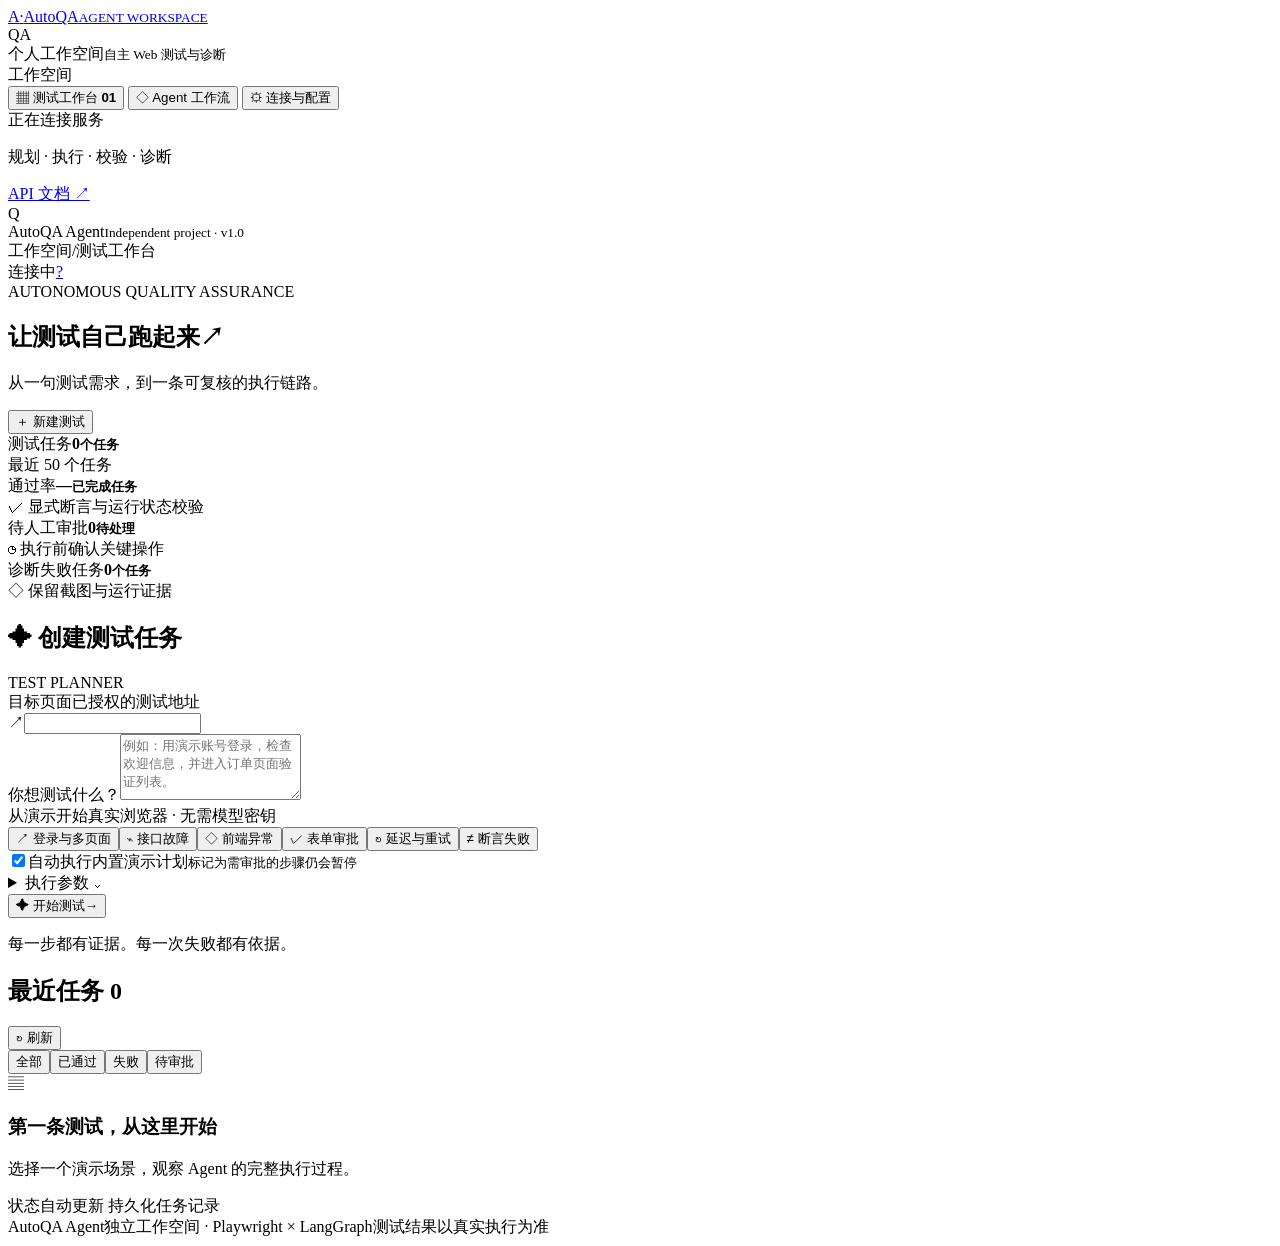
==== autoqa/static/index.html @ 6ab9de57 "Build AutoQA Agent with browser workflow, evidence, approvals and evaluation" ====
<!doctype html>
<html lang="zh-CN">
<head><meta charset="utf-8"><meta name="viewport" content="width=device-width,initial-scale=1">
<title>AutoQA Agent · 测试工作台</title><link rel="stylesheet" href="/style.css"></head>
<body>
<aside class="sidebar">
  <a class="brand" href="/" aria-label="AutoQA 首页"><span class="brandmark">A<span>·</span></span><span>AutoQA<small>AGENT WORKSPACE</small></span></a>
  <div class="workspace"><span class="workspace-icon">QA</span><div>个人工作空间<small>自主 Web 测试与诊断</small></div><span class="dot"></span></div>
  <div class="nav-label">工作空间</div>
  <nav><button class="nav-item active" data-view="workspace"><span>▦</span> 测试工作台 <b>01</b></button>
    <button class="nav-item" data-view="architecture"><span>◇</span> Agent 工作流</button>
    <button class="nav-item" data-view="settings"><span>⚙</span> 连接与配置</button></nav>
  <div class="sidebar-bottom"><div class="running-indicator"><span class="dot"></span><span id="service-label">正在连接服务</span></div><p>规划 · 执行 · 校验 · 诊断</p><a href="/docs" target="_blank" rel="noopener">API 文档 ↗</a><div class="profile"><span>Q</span><div>AutoQA Agent<small>Independent project · v1.0</small></div></div></div>
</aside>
<main>
  <header class="topbar"><div><span class="breadcrumb">工作空间</span><span class="slash">/</span><span id="page-label">测试工作台</span></div><div class="topbar-right"><span class="mode-badge" id="mode-label">连接中</span><span class="clock" id="clock"></span><a class="help-link" href="/docs" title="打开 API 文档" target="_blank" rel="noopener">?</a></div></header>
  <section id="workspace-view" class="view">
  <div class="page-heading"><div><div class="eyebrow">AUTONOMOUS QUALITY ASSURANCE</div><h1>让测试自己跑起来<span>↗</span></h1><p>从一句测试需求，到一条可复核的执行链路。</p></div><button class="primary" id="new-task-button">＋ 新建测试</button></div>
  <div class="metrics"><article><span>测试任务</span><strong id="metric-total">0<small>个任务</small></strong><div class="metric-footer"><i class="mini-line"></i> 最近 50 个任务</div></article><article><span>通过率</span><strong id="metric-rate">—<small>已完成任务</small></strong><div class="metric-footer mint-text">✓ 显式断言与运行状态校验</div></article><article><span>待人工审批</span><strong id="metric-approval">0<small>待处理</small></strong><div class="metric-footer amber-text">◷ 执行前确认关键操作</div></article><article><span>诊断失败任务</span><strong id="metric-failed">0<small>个任务</small></strong><div class="metric-footer violet-text">◇ 保留截图与运行证据</div></article></div>
  <div class="work-grid">
    <section class="panel composer"><div class="panel-title"><h2><span class="panel-icon">✦</span> 创建测试任务</h2><span class="small-label">TEST PLANNER</span></div>
    <form id="task-form"><label for="target">目标页面<span>已授权的测试地址</span></label><div class="input-wrap"><span>↗</span><input id="target" type="url" required></div>
    <label for="goal">你想测试什么？</label><textarea id="goal" rows="4" required minlength="3" placeholder="例如：用演示账号登录，检查欢迎信息，并进入订单页面验证列表。"></textarea>
    <div class="templates-title">从演示开始<span>真实浏览器 · 无需模型密钥</span></div><div class="templates"><button type="button" data-template="login" class="template selected">↗ 登录与多页面</button><button type="button" data-template="network" class="template">⌁ 接口故障</button><button type="button" data-template="console" class="template">◇ 前端异常</button><button type="button" data-template="form" class="template">✓ 表单审批</button><button type="button" data-template="retry" class="template">↻ 延迟与重试</button><button type="button" data-template="assertion" class="template">≠ 断言失败</button></div>
    <label class="checkbox-row"><input id="demo-approve" type="checkbox" checked><span>自动执行内置演示计划<small>标记为需审批的步骤仍会暂停</small></span></label>
    <details class="advanced"><summary>执行参数 <span>⌄</span></summary><div class="advanced-grid"><label>最大步骤<input id="max-steps" type="number" min="1" max="50" value="25"></label><label>只读重试次数<input id="max-retries" type="number" min="0" max="3" value="1"></label><label>单步超时 / ms<input id="step-timeout" type="number" min="500" max="30000" value="8000"></label><label>任务超时 / 秒<input id="task-timeout" type="number" min="5" max="600" value="180"></label></div></details>
    <button class="primary run-button" type="submit" id="run-button">✦ 开始测试<span>→</span></button><p class="form-note">每一步都有证据。每一次失败都有依据。</p></form></section>
    <section class="panel task-panel"><div class="panel-title"><h2>最近任务 <span class="count" id="task-count">0</span></h2><button class="text-button" id="refresh-button">↻ 刷新</button></div><div class="filter-row" role="group" aria-label="任务筛选"><button data-filter="all" class="filter active">全部</button><button data-filter="passed" class="filter">已通过</button><button data-filter="failed" class="filter">失败</button><button data-filter="awaiting_approval" class="filter">待审批</button></div><div id="task-list" class="task-list"><div class="empty"><span>▤</span><h3>第一条测试，从这里开始</h3><p>选择一个演示场景，观察 Agent 的完整执行过程。</p></div></div><div class="task-list-footer"><span class="dot"></span> 状态自动更新 <span>持久化任务记录</span></div></section>
  </div>
  <section class="panel detail-panel" id="task-detail" hidden><div class="panel-title"><h2>执行详情 <span class="small-label" id="detail-id"></span></h2><div class="detail-actions"><button class="text-button" id="cancel-button">取消任务</button><button class="text-button" id="report-button">导出报告 ↗</button></div></div><div class="detail-body"><div class="detail-main"><div id="approval-box" hidden></div><div id="plan-summary" class="plan-summary"></div><div class="node-strip"><span>01 Planner</span><i>→</i><span>02 Browser</span><i>→</i><span>03 Verifier</span><i>→</i><span>04 Analyzer</span></div><div id="step-timeline"></div><details class="event-box"><summary>Agent 事件与 Trace</summary><div id="events"></div></details></div><div class="evidence-panel"><div class="evidence-title">浏览器证据<span id="evidence-status">等待执行</span></div><div class="screenshot-box" id="screenshot-box"><span>尚无截图</span></div><div id="diagnosis-box"></div><div id="artifact-links" class="artifact-links"></div></div></div></section>
  <footer class="page-footer"><span>AutoQA Agent</span><span>独立工作空间 · Playwright × LangGraph</span><span>测试结果以真实执行为准</span></footer>
  </section>
  <section id="architecture-view" class="view" hidden><div class="page-heading"><div><div class="eyebrow">AGENT ORCHESTRATION</div><h1>可追踪的测试工作流</h1><p>四个职责节点、一份持久化状态、可复核的浏览器证据。</p></div></div><div class="architecture-grid"><article class="panel"><b>01</b><h2>Test Planner</h2><p>读取目标页面，结合自然语言生成受 JSON Schema 约束的步骤；无密钥时使用明确标识的演示模板。</p></article><article class="panel"><b>02</b><h2>Browser Agent</h2><p>使用 Playwright 执行导航、点击、输入与多页面流程。关键步骤经 LangGraph interrupt 等待人工审批。</p></article><article class="panel"><b>03</b><h2>Verifier</h2><p>显式检查页面文本、元素和 URL，校验 Console 与 Network。只读操作可限次重试，提交不会自动重放。</p></article><article class="panel"><b>04</b><h2>Failure Analyzer</h2><p>依据实际响应状态、运行异常和 DOM 归类故障。可选 Chrome DevTools MCP 连接同一浏览器补充证据。</p></article></div><div class="panel architecture-note"><h2>检查点与可观测性</h2><p>LangGraph 状态保存在 SQLite 检查点文件；业务任务、步骤和事件可写入 MySQL。暂停审批能在服务重启后保留；执行中页面无法可靠恢复时，明确标记中断，并要求重新创建任务。</p><p>所有任务有本地事件记录与 Playwright trace。配置 Langfuse 后，模型调用和工作流节点以实际 SDK observation 上报。</p></div></section>
  <section id="settings-view" class="view" hidden><div class="page-heading"><div><div class="eyebrow">CONNECTIONS & CONFIGURATION</div><h1>连接你的测试环境</h1><p>配置保存在项目根目录的 .env，修改后重启服务。</p></div></div><div class="panel settings-panel"><h2>当前连接</h2><div id="connection-info"></div><h2>访问令牌</h2><p>如果服务配置了 AUTOQA_API_TOKEN，在这里输入。令牌仅保存在当前浏览器会话。</p><form id="token-form"><label for="api-token">API Token</label><input id="api-token" type="password" autocomplete="off"><button class="primary" type="submit">保存访问令牌</button></form><h2>配置示例</h2><pre>AUTOQA_ALLOWED_ORIGINS=https://your-test-site.example
AUTOQA_LLM_BASE_URL=https://your-provider.example/v1
AUTOQA_LLM_MODEL=your-model
AUTOQA_LLM_API_KEY=your-api-key
AUTOQA_DATABASE_URL=mysql+pymysql://user:password@localhost/autoqa</pre><p>测试目标需加入允许列表。模型密钥在服务端读取，浏览器界面不会接触密钥。完整说明见项目 README。</p><a class="text-button" href="/docs" target="_blank" rel="noopener">查看交互式 API 文档 ↗</a></div></section>
</main><div id="toast" role="status" class="toast" hidden></div><script src="/app.js" defer></script>
</body></html>
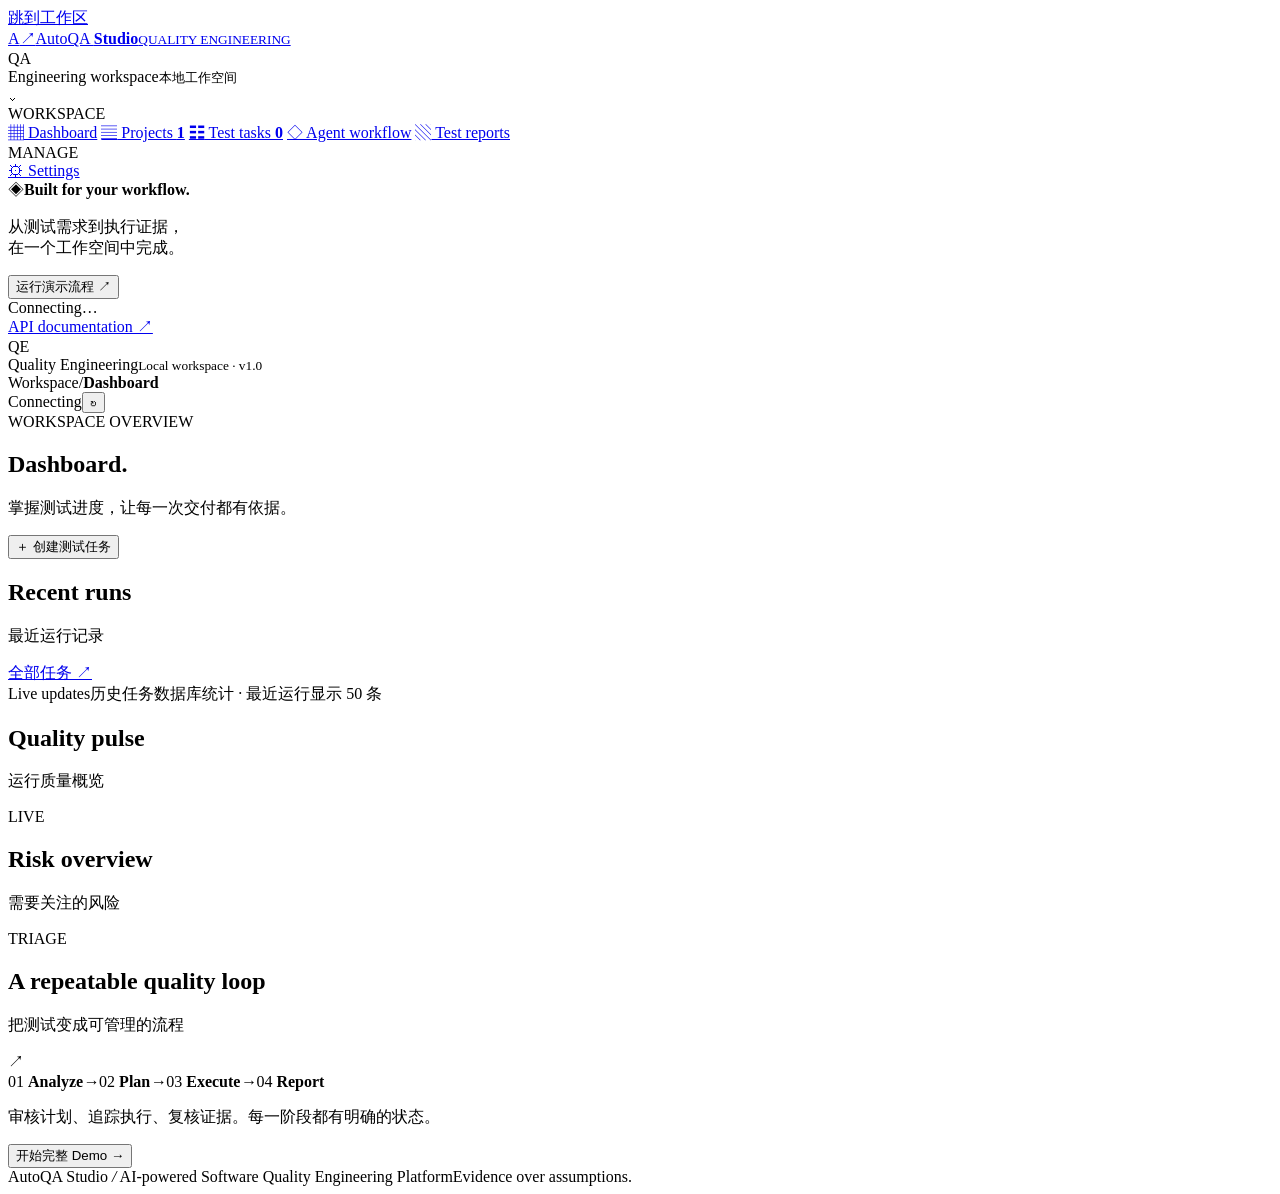
==== commit 380599fc: "feat: add persistent AutoQA Studio backend and deployment support" ====
--- a/autoqa/static/index.html
+++ b/autoqa/static/index.html
@@ -1,40 +1,40 @@
 <!doctype html>
 <html lang="zh-CN">
-<head><meta charset="utf-8"><meta name="viewport" content="width=device-width,initial-scale=1">
-<title>AutoQA Agent · 测试工作台</title><link rel="stylesheet" href="/style.css"></head>
+<head><meta charset="utf-8"><meta name="viewport" content="width=device-width,initial-scale=1"><meta name="theme-color" content="#101116"><title>AutoQA Studio · Quality Engineering</title><link rel="stylesheet" href="/style.css"></head>
 <body>
+<a class="skip-link" href="#main">跳到工作区</a>
 <aside class="sidebar">
-  <a class="brand" href="/" aria-label="AutoQA 首页"><span class="brandmark">A<span>·</span></span><span>AutoQA<small>AGENT WORKSPACE</small></span></a>
-  <div class="workspace"><span class="workspace-icon">QA</span><div>个人工作空间<small>自主 Web 测试与诊断</small></div><span class="dot"></span></div>
-  <div class="nav-label">工作空间</div>
-  <nav><button class="nav-item active" data-view="workspace"><span>▦</span> 测试工作台 <b>01</b></button>
-    <button class="nav-item" data-view="architecture"><span>◇</span> Agent 工作流</button>
-    <button class="nav-item" data-view="settings"><span>⚙</span> 连接与配置</button></nav>
-  <div class="sidebar-bottom"><div class="running-indicator"><span class="dot"></span><span id="service-label">正在连接服务</span></div><p>规划 · 执行 · 校验 · 诊断</p><a href="/docs" target="_blank" rel="noopener">API 文档 ↗</a><div class="profile"><span>Q</span><div>AutoQA Agent<small>Independent project · v1.0</small></div></div></div>
+<a class="brand" href="#dashboard"><span class="brandmark">A<span>↗</span></span><span>AutoQA <b>Studio</b><small>QUALITY ENGINEERING</small></span></a>
+<div class="workspace"><span class="workspace-icon">QA</span><div>Engineering workspace<small>本地工作空间</small></div><span class="chevron">⌄</span></div>
+<div class="nav-label">WORKSPACE</div><nav aria-label="主导航">
+<a class="nav-item active" href="#dashboard" data-view="dashboard"><span>▦</span> Dashboard</a>
+<a class="nav-item" href="#projects" data-view="projects"><span>▤</span> Projects <b id="project-count">1</b></a>
+<a class="nav-item" href="#tasks" data-view="tasks"><span>☷</span> Test tasks <b id="task-count">0</b></a>
+<a class="nav-item" href="#workflow" data-view="workflow"><span>◇</span> Agent workflow</a>
+<a class="nav-item" href="#reports" data-view="reports"><span>▧</span> Test reports</a>
+<div class="nav-label secondary-label">MANAGE</div><a class="nav-item" href="#settings" data-view="settings"><span>⚙</span> Settings</a></nav>
+<div class="sidebar-note"><span class="note-symbol">◈</span><strong>Built for your workflow.</strong><p>从测试需求到执行证据，<br>在一个工作空间中完成。</p><button class="text-button" data-action="demo">运行演示流程 <span>↗</span></button></div>
+<div class="sidebar-bottom"><div class="service"><span class="dot" id="service-dot"></span><span id="service-label">Connecting…</span></div><a href="/docs" target="_blank" rel="noopener">API documentation ↗</a><div class="profile"><span>QE</span><div>Quality Engineering<small>Local workspace · v1.0</small></div></div></div>
 </aside>
-<main>
-  <header class="topbar"><div><span class="breadcrumb">工作空间</span><span class="slash">/</span><span id="page-label">测试工作台</span></div><div class="topbar-right"><span class="mode-badge" id="mode-label">连接中</span><span class="clock" id="clock"></span><a class="help-link" href="/docs" title="打开 API 文档" target="_blank" rel="noopener">?</a></div></header>
-  <section id="workspace-view" class="view">
-  <div class="page-heading"><div><div class="eyebrow">AUTONOMOUS QUALITY ASSURANCE</div><h1>让测试自己跑起来<span>↗</span></h1><p>从一句测试需求，到一条可复核的执行链路。</p></div><button class="primary" id="new-task-button">＋ 新建测试</button></div>
-  <div class="metrics"><article><span>测试任务</span><strong id="metric-total">0<small>个任务</small></strong><div class="metric-footer"><i class="mini-line"></i> 最近 50 个任务</div></article><article><span>通过率</span><strong id="metric-rate">—<small>已完成任务</small></strong><div class="metric-footer mint-text">✓ 显式断言与运行状态校验</div></article><article><span>待人工审批</span><strong id="metric-approval">0<small>待处理</small></strong><div class="metric-footer amber-text">◷ 执行前确认关键操作</div></article><article><span>诊断失败任务</span><strong id="metric-failed">0<small>个任务</small></strong><div class="metric-footer violet-text">◇ 保留截图与运行证据</div></article></div>
-  <div class="work-grid">
-    <section class="panel composer"><div class="panel-title"><h2><span class="panel-icon">✦</span> 创建测试任务</h2><span class="small-label">TEST PLANNER</span></div>
-    <form id="task-form"><label for="target">目标页面<span>已授权的测试地址</span></label><div class="input-wrap"><span>↗</span><input id="target" type="url" required></div>
-    <label for="goal">你想测试什么？</label><textarea id="goal" rows="4" required minlength="3" placeholder="例如：用演示账号登录，检查欢迎信息，并进入订单页面验证列表。"></textarea>
-    <div class="templates-title">从演示开始<span>真实浏览器 · 无需模型密钥</span></div><div class="templates"><button type="button" data-template="login" class="template selected">↗ 登录与多页面</button><button type="button" data-template="network" class="template">⌁ 接口故障</button><button type="button" data-template="console" class="template">◇ 前端异常</button><button type="button" data-template="form" class="template">✓ 表单审批</button><button type="button" data-template="retry" class="template">↻ 延迟与重试</button><button type="button" data-template="assertion" class="template">≠ 断言失败</button></div>
-    <label class="checkbox-row"><input id="demo-approve" type="checkbox" checked><span>自动执行内置演示计划<small>标记为需审批的步骤仍会暂停</small></span></label>
-    <details class="advanced"><summary>执行参数 <span>⌄</span></summary><div class="advanced-grid"><label>最大步骤<input id="max-steps" type="number" min="1" max="50" value="25"></label><label>只读重试次数<input id="max-retries" type="number" min="0" max="3" value="1"></label><label>单步超时 / ms<input id="step-timeout" type="number" min="500" max="30000" value="8000"></label><label>任务超时 / 秒<input id="task-timeout" type="number" min="5" max="600" value="180"></label></div></details>
-    <button class="primary run-button" type="submit" id="run-button">✦ 开始测试<span>→</span></button><p class="form-note">每一步都有证据。每一次失败都有依据。</p></form></section>
-    <section class="panel task-panel"><div class="panel-title"><h2>最近任务 <span class="count" id="task-count">0</span></h2><button class="text-button" id="refresh-button">↻ 刷新</button></div><div class="filter-row" role="group" aria-label="任务筛选"><button data-filter="all" class="filter active">全部</button><button data-filter="passed" class="filter">已通过</button><button data-filter="failed" class="filter">失败</button><button data-filter="awaiting_approval" class="filter">待审批</button></div><div id="task-list" class="task-list"><div class="empty"><span>▤</span><h3>第一条测试，从这里开始</h3><p>选择一个演示场景，观察 Agent 的完整执行过程。</p></div></div><div class="task-list-footer"><span class="dot"></span> 状态自动更新 <span>持久化任务记录</span></div></section>
-  </div>
-  <section class="panel detail-panel" id="task-detail" hidden><div class="panel-title"><h2>执行详情 <span class="small-label" id="detail-id"></span></h2><div class="detail-actions"><button class="text-button" id="cancel-button">取消任务</button><button class="text-button" id="report-button">导出报告 ↗</button></div></div><div class="detail-body"><div class="detail-main"><div id="approval-box" hidden></div><div id="plan-summary" class="plan-summary"></div><div class="node-strip"><span>01 Planner</span><i>→</i><span>02 Browser</span><i>→</i><span>03 Verifier</span><i>→</i><span>04 Analyzer</span></div><div id="step-timeline"></div><details class="event-box"><summary>Agent 事件与 Trace</summary><div id="events"></div></details></div><div class="evidence-panel"><div class="evidence-title">浏览器证据<span id="evidence-status">等待执行</span></div><div class="screenshot-box" id="screenshot-box"><span>尚无截图</span></div><div id="diagnosis-box"></div><div id="artifact-links" class="artifact-links"></div></div></div></section>
-  <footer class="page-footer"><span>AutoQA Agent</span><span>独立工作空间 · Playwright × LangGraph</span><span>测试结果以真实执行为准</span></footer>
-  </section>
-  <section id="architecture-view" class="view" hidden><div class="page-heading"><div><div class="eyebrow">AGENT ORCHESTRATION</div><h1>可追踪的测试工作流</h1><p>四个职责节点、一份持久化状态、可复核的浏览器证据。</p></div></div><div class="architecture-grid"><article class="panel"><b>01</b><h2>Test Planner</h2><p>读取目标页面，结合自然语言生成受 JSON Schema 约束的步骤；无密钥时使用明确标识的演示模板。</p></article><article class="panel"><b>02</b><h2>Browser Agent</h2><p>使用 Playwright 执行导航、点击、输入与多页面流程。关键步骤经 LangGraph interrupt 等待人工审批。</p></article><article class="panel"><b>03</b><h2>Verifier</h2><p>显式检查页面文本、元素和 URL，校验 Console 与 Network。只读操作可限次重试，提交不会自动重放。</p></article><article class="panel"><b>04</b><h2>Failure Analyzer</h2><p>依据实际响应状态、运行异常和 DOM 归类故障。可选 Chrome DevTools MCP 连接同一浏览器补充证据。</p></article></div><div class="panel architecture-note"><h2>检查点与可观测性</h2><p>LangGraph 状态保存在 SQLite 检查点文件；业务任务、步骤和事件可写入 MySQL。暂停审批能在服务重启后保留；执行中页面无法可靠恢复时，明确标记中断，并要求重新创建任务。</p><p>所有任务有本地事件记录与 Playwright trace。配置 Langfuse 后，模型调用和工作流节点以实际 SDK observation 上报。</p></div></section>
-  <section id="settings-view" class="view" hidden><div class="page-heading"><div><div class="eyebrow">CONNECTIONS & CONFIGURATION</div><h1>连接你的测试环境</h1><p>配置保存在项目根目录的 .env，修改后重启服务。</p></div></div><div class="panel settings-panel"><h2>当前连接</h2><div id="connection-info"></div><h2>访问令牌</h2><p>如果服务配置了 AUTOQA_API_TOKEN，在这里输入。令牌仅保存在当前浏览器会话。</p><form id="token-form"><label for="api-token">API Token</label><input id="api-token" type="password" autocomplete="off"><button class="primary" type="submit">保存访问令牌</button></form><h2>配置示例</h2><pre>AUTOQA_ALLOWED_ORIGINS=https://your-test-site.example
-AUTOQA_LLM_BASE_URL=https://your-provider.example/v1
-AUTOQA_LLM_MODEL=your-model
-AUTOQA_LLM_API_KEY=your-api-key
-AUTOQA_DATABASE_URL=mysql+pymysql://user:password@localhost/autoqa</pre><p>测试目标需加入允许列表。模型密钥在服务端读取，浏览器界面不会接触密钥。完整说明见项目 README。</p><a class="text-button" href="/docs" target="_blank" rel="noopener">查看交互式 API 文档 ↗</a></div></section>
-</main><div id="toast" role="status" class="toast" hidden></div><script src="/app.js" defer></script>
+<main id="main"><header class="topbar"><div class="breadcrumbs"><span>Workspace</span><span>/</span><strong id="page-label">Dashboard</strong></div><div class="topbar-right"><span class="mode-badge" id="mode-label">Connecting</span><span id="clock"></span><button class="icon-button" data-action="refresh" aria-label="刷新数据">↻</button></div></header><div class="content">
+<div id="connection-error" class="error-banner" role="alert" hidden><div><strong>无法读取工作空间数据</strong><p id="connection-error-text"></p></div><button class="secondary" data-action="refresh">重试</button><a href="#settings">连接设置 →</a></div>
+<section class="view" id="dashboard-view">
+<div class="page-heading"><div><div class="eyebrow">WORKSPACE OVERVIEW</div><h1>Dashboard<span class="heading-dot">.</span></h1><p>掌握测试进度，让每一次交付都有依据。</p></div><button class="primary" data-action="new-task">＋ 创建测试任务</button></div>
+<div class="metrics" id="dashboard-metrics" aria-label="工作空间统计"><div class="skeleton"></div><div class="skeleton"></div><div class="skeleton"></div><div class="skeleton"></div></div>
+<div class="dashboard-grid"><section class="panel activity-panel"><div class="panel-title"><div><h2>Recent runs</h2><p>最近运行记录</p></div><a class="text-button" href="#tasks">全部任务 ↗</a></div><div id="recent-runs" class="table-container"></div><div class="panel-footer"><span><i class="dot"></i> Live updates</span><span>历史任务数据库统计 · 最近运行显示 50 条</span></div></section><section class="panel health-panel"><div class="panel-title"><div><h2>Quality pulse</h2><p>运行质量概览</p></div><span class="small-label">LIVE</span></div><div id="quality-pulse"></div></section></div>
+<div class="dashboard-bottom"><section class="panel"><div class="panel-title"><div><h2>Risk overview</h2><p>需要关注的风险</p></div><span class="small-label">TRIAGE</span></div><div id="risk-list"></div></section><section class="panel workflow-preview"><div class="panel-title"><div><h2>A repeatable quality loop</h2><p>把测试变成可管理的流程</p></div><span>↗</span></div><div class="mini-flow"><span>01 <b>Analyze</b></span><i>→</i><span>02 <b>Plan</b></span><i>→</i><span>03 <b>Execute</b></span><i>→</i><span>04 <b>Report</b></span></div><p>审核计划、追踪执行、复核证据。每一阶段都有明确的状态。</p><button class="text-button" data-action="demo">开始完整 Demo →</button></section></div></section>
+<section class="view" id="projects-view" hidden><div class="page-heading"><div><div class="eyebrow">TEST ENVIRONMENTS</div><h1>Projects</h1><p>按项目组织测试目标与运行记录。</p></div><button class="primary" data-action="new-project">＋ 添加项目</button></div><div class="info-note">项目、任务关联和统计保存在服务端数据库，刷新与重启后仍可查看。测试地址须在服务端允许列表内。</div><div id="project-list" class="project-grid"></div></section>
+<section class="view" id="tasks-view" hidden><div class="page-heading"><div><div class="eyebrow">TEST OPERATIONS</div><h1>Test tasks</h1><p>创建测试需求，查看计划与运行结果。</p></div><button class="primary" data-action="new-task">＋ 创建测试任务</button></div><section class="panel"><div class="task-toolbar"><div class="filter-row" role="group" aria-label="任务状态筛选"><button data-filter="all" class="filter active">全部</button><button data-filter="running" class="filter">运行中</button><button data-filter="passed" class="filter">已通过</button><button data-filter="failed" class="filter">失败</button><button data-filter="awaiting_approval" class="filter">待审批</button></div><label class="search-label"><span class="sr-only">搜索任务</span><input id="task-search" type="search" placeholder="搜索目标或任务…"></label></div><div id="task-list" class="table-container"></div></section></section>
+<section class="view" id="workflow-view" hidden><div class="page-heading"><div><div class="eyebrow">EXECUTION PIPELINE</div><h1>Agent workflow</h1><p>从需求到报告，追踪一条完整的测试执行链路。</p></div><button class="primary" data-action="new-task">＋ 创建测试任务</button></div><div class="task-selector"><label for="workflow-task">当前任务</label><select id="workflow-task"></select><span id="detail-id" class="mono"></span></div><div id="workflow-empty"></div><div id="workflow-content" hidden><div class="workflow-context" id="workflow-context"></div><div id="workflow-stages" class="workflow-stages"></div><p class="workflow-note">四个业务阶段映射现有规划、审批、浏览器、校验与诊断流程；不是四个独立模型。状态依据服务端任务与事件。</p><div id="approval-box" hidden></div><div class="execution-grid"><section class="panel"><div class="panel-title"><div><h2>Test Plan</h2><p id="plan-summary"></p></div><button class="text-button" id="cancel-button">取消任务</button></div><div id="plan-metrics" class="plan-metrics"></div><div id="step-timeline"></div><details class="event-box"><summary>运行事件与 Trace <span>⌄</span></summary><div id="events"></div></details></section><section class="panel evidence-panel"><div class="panel-title"><div><h2>Execution evidence</h2><p id="evidence-status">等待执行</p></div><span class="small-label">BROWSER</span></div><div class="screenshot-box" id="screenshot-box"></div><div id="diagnosis-box"></div><div id="artifact-links" class="artifact-links"></div></section></div><div class="workflow-end"><span>完整结果、问题与证据集中在测试报告中。</span><button class="secondary" id="view-report-button">查看测试报告 →</button></div></div></section>
+<section class="view" id="reports-view" hidden><div class="page-heading"><div><div class="eyebrow">QUALITY INSIGHTS</div><h1>Test Report</h1><p>以实际断言和运行证据评估测试结果。</p></div><button class="secondary" id="report-button" disabled>↓ 导出 HTML 报告</button></div><div class="task-selector"><label for="report-task">选择任务</label><select id="report-task"></select></div><div id="report-content"></div></section>
+<section class="view" id="settings-view" hidden><div class="page-heading"><div><div class="eyebrow">WORKSPACE SETTINGS</div><h1>Connections</h1><p>连接测试环境与规划服务。</p></div></div><div class="settings-grid"><section class="panel settings-panel"><h2>Service connections</h2><div id="connection-info"></div><h2>访问令牌</h2><p>仅保存在当前浏览器会话中，用于已有 API 的认证。</p><form id="token-form"><label for="api-token">API Token</label><input id="api-token" type="password" autocomplete="off"><button class="primary" type="submit">保存并重新连接</button></form></section><section class="panel settings-panel"><h2>Environment configuration</h2><p>在项目 .env 中配置，修改后重启服务。</p><pre>AUTOQA_ALLOWED_ORIGINS=https://your-staging.example
+LLM_PROVIDER=deepseek
+LLM_MODEL=your-model-id
+DEEPSEEK_API_KEY=your-api-key
+DATABASE_URL=sqlite:///./data/autoqa.db</pre><p>无模型密钥时，可运行内置场景与结构化冒烟测试。自定义站点的自然语言规划需要连接模型。</p><a class="text-button" href="/docs" target="_blank" rel="noopener">查看 API 文档 ↗</a></section></div></section>
+<footer class="page-footer"><span>AutoQA Studio <i>/</i> AI-powered Software Quality Engineering Platform</span><span>Evidence over assumptions.</span></footer>
+</div></main>
+<dialog id="task-dialog" aria-labelledby="task-dialog-title"><form id="task-form"><div class="dialog-heading"><div><div class="eyebrow">NEW TEST RUN</div><h2 id="task-dialog-title">创建测试任务</h2></div><button type="button" class="icon-button" data-close="task-dialog" aria-label="关闭">×</button></div><div class="dialog-body"><div class="form-grid"><label for="project">项目<select id="project" required></select></label><label for="test-type">测试类型<select id="test-type"><option value="regression">Regression · 业务回归</option><option value="smoke">Smoke · 页面冒烟</option><option value="api">API · Login 契约测试</option></select></label></div><label for="target">测试地址<input id="target" type="url" required maxlength="2000"></label><label for="goal">测试目标<textarea id="goal" rows="3" required minlength="3" maxlength="4000" placeholder="描述需要验证的业务行为与预期结果"></textarea></label><div class="templates-title">内置场景<span>真实 Chromium 执行</span></div><div id="templates" class="templates"></div><p class="form-note" id="type-note"></p><label class="checkbox-row"><input id="demo-approve" type="checkbox"><span>跳过内置演示的计划审核<small>默认先查看 Test Plan；关键步骤仍需审批。</small></span></label><details class="advanced"><summary>执行参数 <span>⌄</span></summary><div class="form-grid"><label>最大步骤<input id="max-steps" type="number" min="1" max="50" value="25"></label><label>只读重试次数<input id="max-retries" type="number" min="0" max="3" value="1"></label><label>单步超时 / ms<input id="step-timeout" type="number" min="500" max="30000" value="8000"></label><label>任务超时 / 秒<input id="task-timeout" type="number" min="5" max="600" value="180"></label></div></details><div class="inline-error" id="create-error" role="alert" hidden></div></div><div class="dialog-footer"><span>Plan → Review → Execute → Report</span><button class="primary" type="submit" id="run-button">生成测试计划 →</button></div></form></dialog>
+<dialog id="project-dialog" aria-labelledby="project-dialog-title"><form id="project-form"><div class="dialog-heading"><h2 id="project-dialog-title">添加项目</h2><button type="button" class="icon-button" data-close="project-dialog" aria-label="关闭">×</button></div><div class="dialog-body"><label for="project-name">项目名称<input id="project-name" required maxlength="80" placeholder="例如：Customer Portal"></label><label for="project-url">默认测试地址<input id="project-url" type="url" required maxlength="2000" placeholder="https://your-staging.example"></label><label for="project-description">项目说明<textarea id="project-description" rows="2" maxlength="2000"></textarea></label><p class="form-note">保存地址不会自动扩大服务端允许列表。请在 .env 中配置授权来源。</p><div id="project-error" class="inline-error" role="alert" hidden></div></div><div class="dialog-footer"><span>保存到服务端数据库</span><button type="submit" class="primary">保存项目</button></div></form></dialog>
+<div id="toast" role="status" class="toast" hidden></div><script type="module" src="/app.js"></script>
 </body></html>
